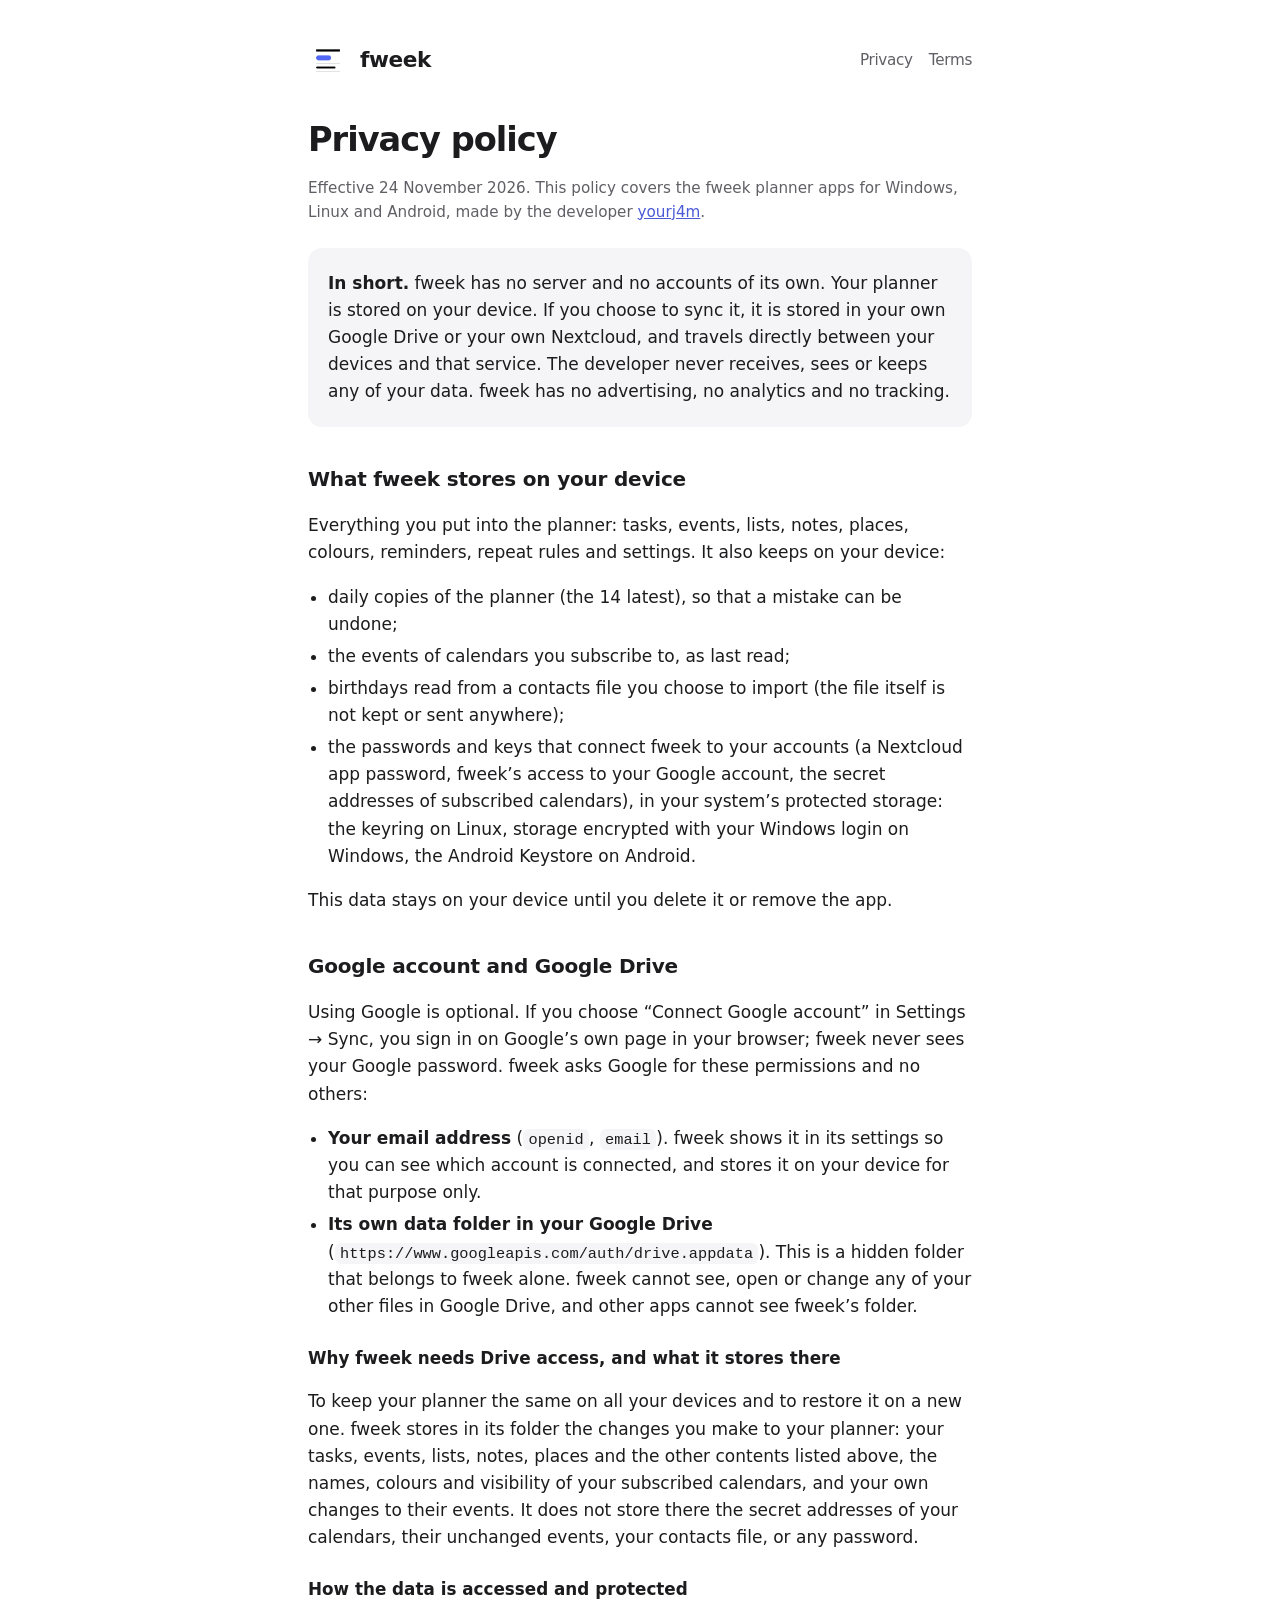
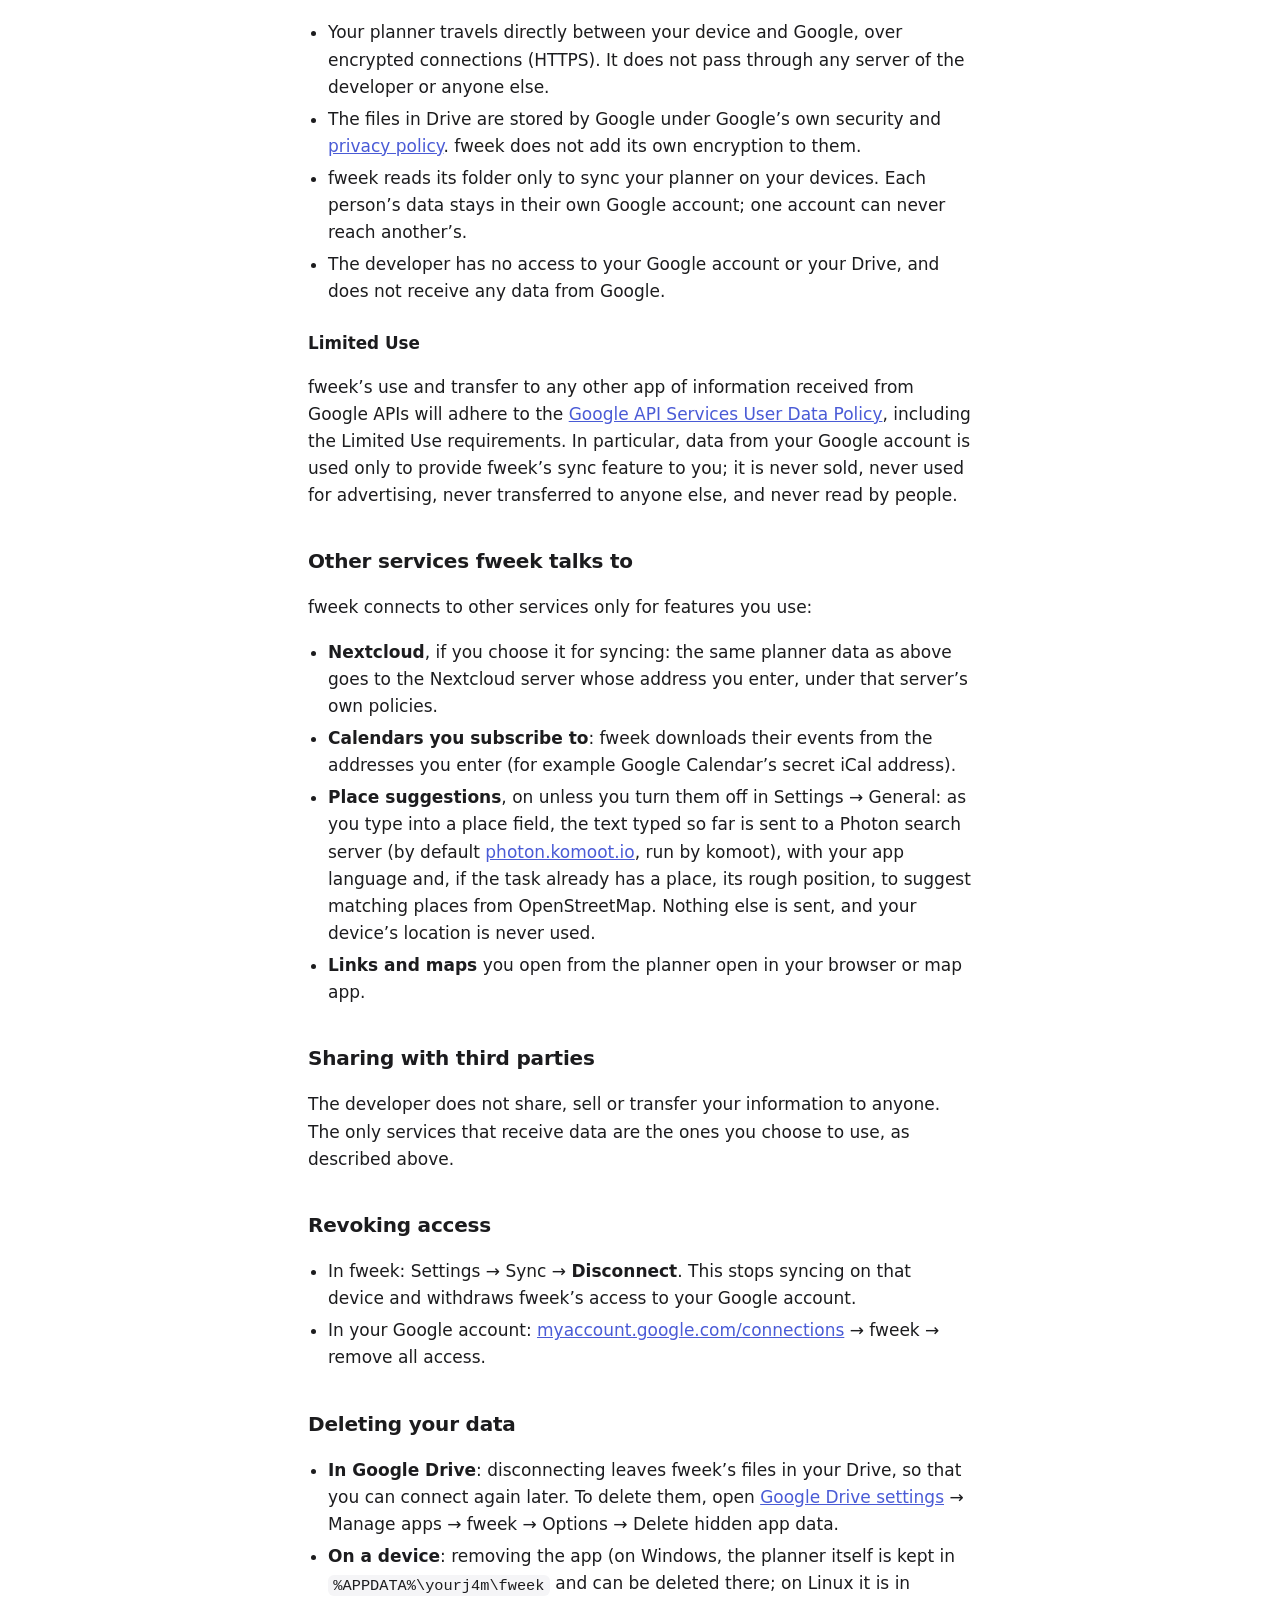
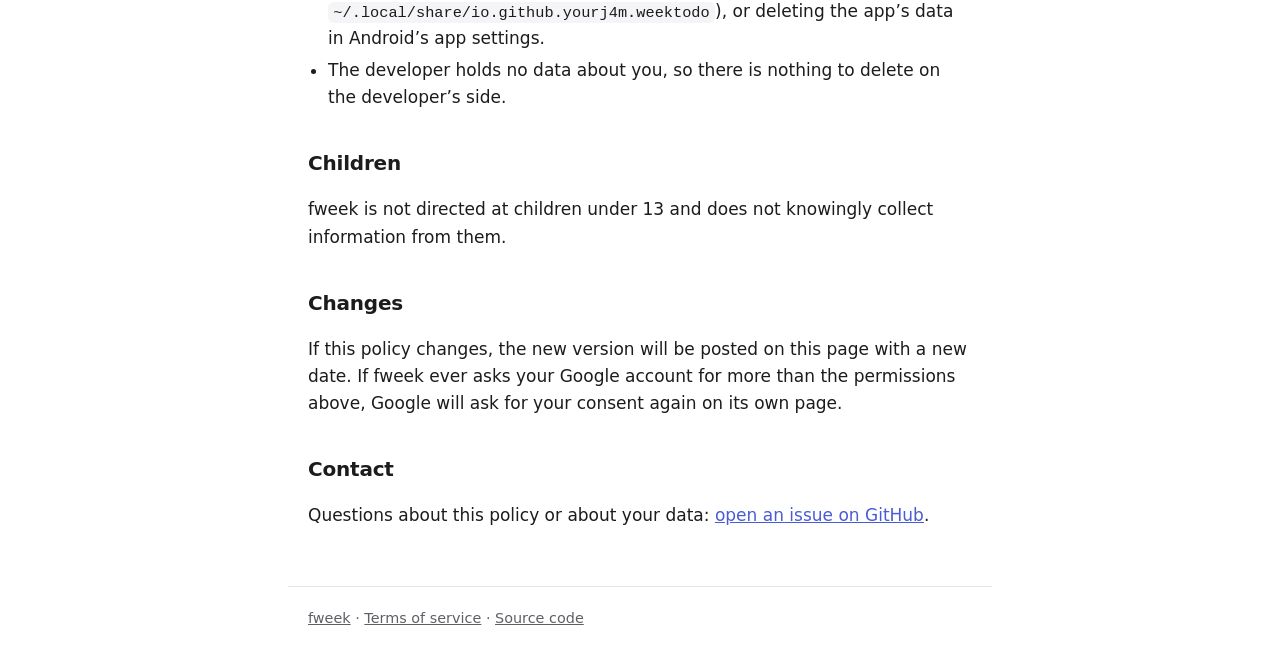
==== privacy/index.html @ c8715b72 "fweek website: home, privacy policy, terms of service Co-Authored-By: Claude Opus 5.5 <noreply@anthr" ====
<!doctype html>
<html lang="en">
<head>
<meta charset="utf-8">
<meta name="viewport" content="width=device-width, initial-scale=1">
<title>Privacy policy – fweek</title>
<meta name="description" content="What the fweek planner stores, what it accesses in your Google account, and how to remove it.">
<link rel="icon" href="../icon.png">
<link rel="stylesheet" href="../style.css">
</head>
<body>
<header>
  <img src="../icon.png" alt="">
  <a href="../">fweek</a>
  <nav><a href="./">Privacy</a><a href="../terms/">Terms</a></nav>
</header>
<main>
  <h1>Privacy policy</h1>
  <p class="muted">Effective 24 November 2026. This policy covers the fweek planner apps for Windows, Linux and Android, made by the developer <a href="https://github.com/yourj4m">yourj4m</a>.</p>

  <div class="panel">
    <p><strong>In short.</strong> fweek has no server and no accounts of its own. Your planner is stored on your device. If you choose to sync it, it is stored in your own Google Drive or your own Nextcloud, and travels directly between your devices and that service. The developer never receives, sees or keeps any of your data. fweek has no advertising, no analytics and no tracking.</p>
  </div>

  <h2>What fweek stores on your device</h2>
  <p>Everything you put into the planner: tasks, events, lists, notes, places, colours, reminders, repeat rules and settings. It also keeps on your device:</p>
  <ul>
    <li>daily copies of the planner (the 14 latest), so that a mistake can be undone;</li>
    <li>the events of calendars you subscribe to, as last read;</li>
    <li>birthdays read from a contacts file you choose to import (the file itself is not kept or sent anywhere);</li>
    <li>the passwords and keys that connect fweek to your accounts (a Nextcloud app password, fweek’s access to your Google account, the secret addresses of subscribed calendars), in your system’s protected storage: the keyring on Linux, storage encrypted with your Windows login on Windows, the Android Keystore on Android.</li>
  </ul>
  <p>This data stays on your device until you delete it or remove the app.</p>

  <h2>Google account and Google Drive</h2>
  <p>Using Google is optional. If you choose “Connect Google account” in Settings → Sync, you sign in on Google’s own page in your browser; fweek never sees your Google password. fweek asks Google for these permissions and no others:</p>
  <ul>
    <li><strong>Your email address</strong> (<code>openid</code>, <code>email</code>). fweek shows it in its settings so you can see which account is connected, and stores it on your device for that purpose only.</li>
    <li><strong>Its own data folder in your Google Drive</strong> (<code>https://www.googleapis.com/auth/drive.appdata</code>). This is a hidden folder that belongs to fweek alone. fweek cannot see, open or change any of your other files in Google Drive, and other apps cannot see fweek’s folder.</li>
  </ul>
  <h3>Why fweek needs Drive access, and what it stores there</h3>
  <p>To keep your planner the same on all your devices and to restore it on a new one. fweek stores in its folder the changes you make to your planner: your tasks, events, lists, notes, places and the other contents listed above, the names, colours and visibility of your subscribed calendars, and your own changes to their events. It does not store there the secret addresses of your calendars, their unchanged events, your contacts file, or any password.</p>
  <h3>How the data is accessed and protected</h3>
  <ul>
    <li>Your planner travels directly between your device and Google, over encrypted connections (HTTPS). It does not pass through any server of the developer or anyone else.</li>
    <li>The files in Drive are stored by Google under Google’s own security and <a href="https://policies.google.com/privacy">privacy policy</a>. fweek does not add its own encryption to them.</li>
    <li>fweek reads its folder only to sync your planner on your devices. Each person’s data stays in their own Google account; one account can never reach another’s.</li>
    <li>The developer has no access to your Google account or your Drive, and does not receive any data from Google.</li>
  </ul>
  <h3>Limited Use</h3>
  <p>fweek’s use and transfer to any other app of information received from Google APIs will adhere to the <a href="https://developers.google.com/terms/api-services-user-data-policy">Google API Services User Data Policy</a>, including the Limited Use requirements. In particular, data from your Google account is used only to provide fweek’s sync feature to you; it is never sold, never used for advertising, never transferred to anyone else, and never read by people.</p>

  <h2>Other services fweek talks to</h2>
  <p>fweek connects to other services only for features you use:</p>
  <ul>
    <li><strong>Nextcloud</strong>, if you choose it for syncing: the same planner data as above goes to the Nextcloud server whose address you enter, under that server’s own policies.</li>
    <li><strong>Calendars you subscribe to</strong>: fweek downloads their events from the addresses you enter (for example Google Calendar’s secret iCal address).</li>
    <li><strong>Place suggestions</strong>, on unless you turn them off in Settings → General: as you type into a place field, the text typed so far is sent to a Photon search server (by default <a href="https://photon.komoot.io">photon.komoot.io</a>, run by komoot), with your app language and, if the task already has a place, its rough position, to suggest matching places from OpenStreetMap. Nothing else is sent, and your device’s location is never used.</li>
    <li><strong>Links and maps</strong> you open from the planner open in your browser or map app.</li>
  </ul>

  <h2>Sharing with third parties</h2>
  <p>The developer does not share, sell or transfer your information to anyone. The only services that receive data are the ones you choose to use, as described above.</p>

  <h2>Revoking access</h2>
  <ul>
    <li>In fweek: Settings → Sync → <strong>Disconnect</strong>. This stops syncing on that device and withdraws fweek’s access to your Google account.</li>
    <li>In your Google account: <a href="https://myaccount.google.com/connections">myaccount.google.com/connections</a> → fweek → remove all access.</li>
  </ul>

  <h2>Deleting your data</h2>
  <ul>
    <li><strong>In Google Drive</strong>: disconnecting leaves fweek’s files in your Drive, so that you can connect again later. To delete them, open <a href="https://drive.google.com/drive/settings">Google Drive settings</a> → Manage apps → fweek → Options → Delete hidden app data.</li>
    <li><strong>On a device</strong>: removing the app (on Windows, the planner itself is kept in <code>%APPDATA%\yourj4m\fweek</code> and can be deleted there; on Linux it is in <code>~/.local/share/io.github.yourj4m.weektodo</code>), or deleting the app’s data in Android’s app settings.</li>
    <li>The developer holds no data about you, so there is nothing to delete on the developer’s side.</li>
  </ul>

  <h2>Children</h2>
  <p>fweek is not directed at children under 13 and does not knowingly collect information from them.</p>

  <h2>Changes</h2>
  <p>If this policy changes, the new version will be posted on this page with a new date. If fweek ever asks your Google account for more than the permissions above, Google will ask for your consent again on its own page.</p>

  <h2>Contact</h2>
  <p>Questions about this policy or about your data: <a href="https://github.com/yourj4m/fweek/issues">open an issue on GitHub</a>.</p>
  <!-- A contact email address for the developer is to be added here by the developer. -->
</main>
<footer>
  <a href="../">fweek</a> · <a href="../terms/">Terms of service</a> · <a href="https://github.com/yourj4m/fweek">Source code</a>
</footer>
</body>
</html>
---- style.css ----
:root {
  --bg: #ffffff;
  --text: #1c1c1e;
  --muted: #5f5f66;
  --rule: #e4e4e8;
  --accent: #4a5bd6;
  --panel: #f5f5f7;
}
@media (prefers-color-scheme: dark) {
  :root {
    --bg: #131316;
    --text: #ececf0;
    --muted: #a3a3ad;
    --rule: #2c2c33;
    --accent: #9aa6ff;
    --panel: #1c1c21;
  }
}
* { box-sizing: border-box; }
html { -webkit-text-size-adjust: 100%; }
body {
  margin: 0;
  background: var(--bg);
  color: var(--text);
  font: 17px/1.6 system-ui, -apple-system, "Segoe UI", Roboto, "Noto Sans", sans-serif;
}
main, header, footer { max-width: 44rem; margin: 0 auto; padding: 0 1.25rem; }
header { padding-top: 2.5rem; display: flex; align-items: center; gap: .75rem; }
header img { width: 40px; height: 40px; }
header a { color: var(--text); text-decoration: none; font-weight: 700; font-size: 1.35rem; letter-spacing: -.02em; }
nav { margin-left: auto; display: flex; gap: 1rem; font-size: .95rem; }
nav a { color: var(--muted); font-weight: 400; font-size: .95rem; }
h1 { font-size: 2.1rem; line-height: 1.2; letter-spacing: -.03em; margin: 2.5rem 0 .75rem; }
h2 { font-size: 1.25rem; letter-spacing: -.01em; margin: 2.25rem 0 .5rem; }
h3 { font-size: 1.05rem; margin: 1.5rem 0 .25rem; }
p, li { color: var(--text); }
.lead { font-size: 1.15rem; color: var(--muted); }
.muted { color: var(--muted); font-size: .95rem; }
a { color: var(--accent); }
ul { padding-left: 1.25rem; }
li { margin: .3rem 0; }
.panel { background: var(--panel); border-radius: 14px; padding: 1rem 1.25rem; margin: 1.5rem 0; }
.panel p { margin: .35rem 0; }
code { font-size: .9em; background: var(--panel); padding: .1em .35em; border-radius: 6px; overflow-wrap: anywhere; }
.buttons { display: flex; flex-wrap: wrap; gap: .6rem; margin: 1.5rem 0; }
.button { display: inline-block; padding: .6rem 1.1rem; border-radius: 999px; background: var(--text); color: var(--bg); text-decoration: none; font-weight: 600; }
.button.secondary { background: var(--panel); color: var(--text); }
footer { border-top: 1px solid var(--rule); margin-top: 3.5rem; padding-top: 1.25rem; padding-bottom: 2.5rem; font-size: .9rem; color: var(--muted); }
footer a { color: var(--muted); }
@media (max-width: 480px) {
  body { font-size: 16px; }
  h1 { font-size: 1.75rem; }
  header { padding-top: 1.5rem; }
}
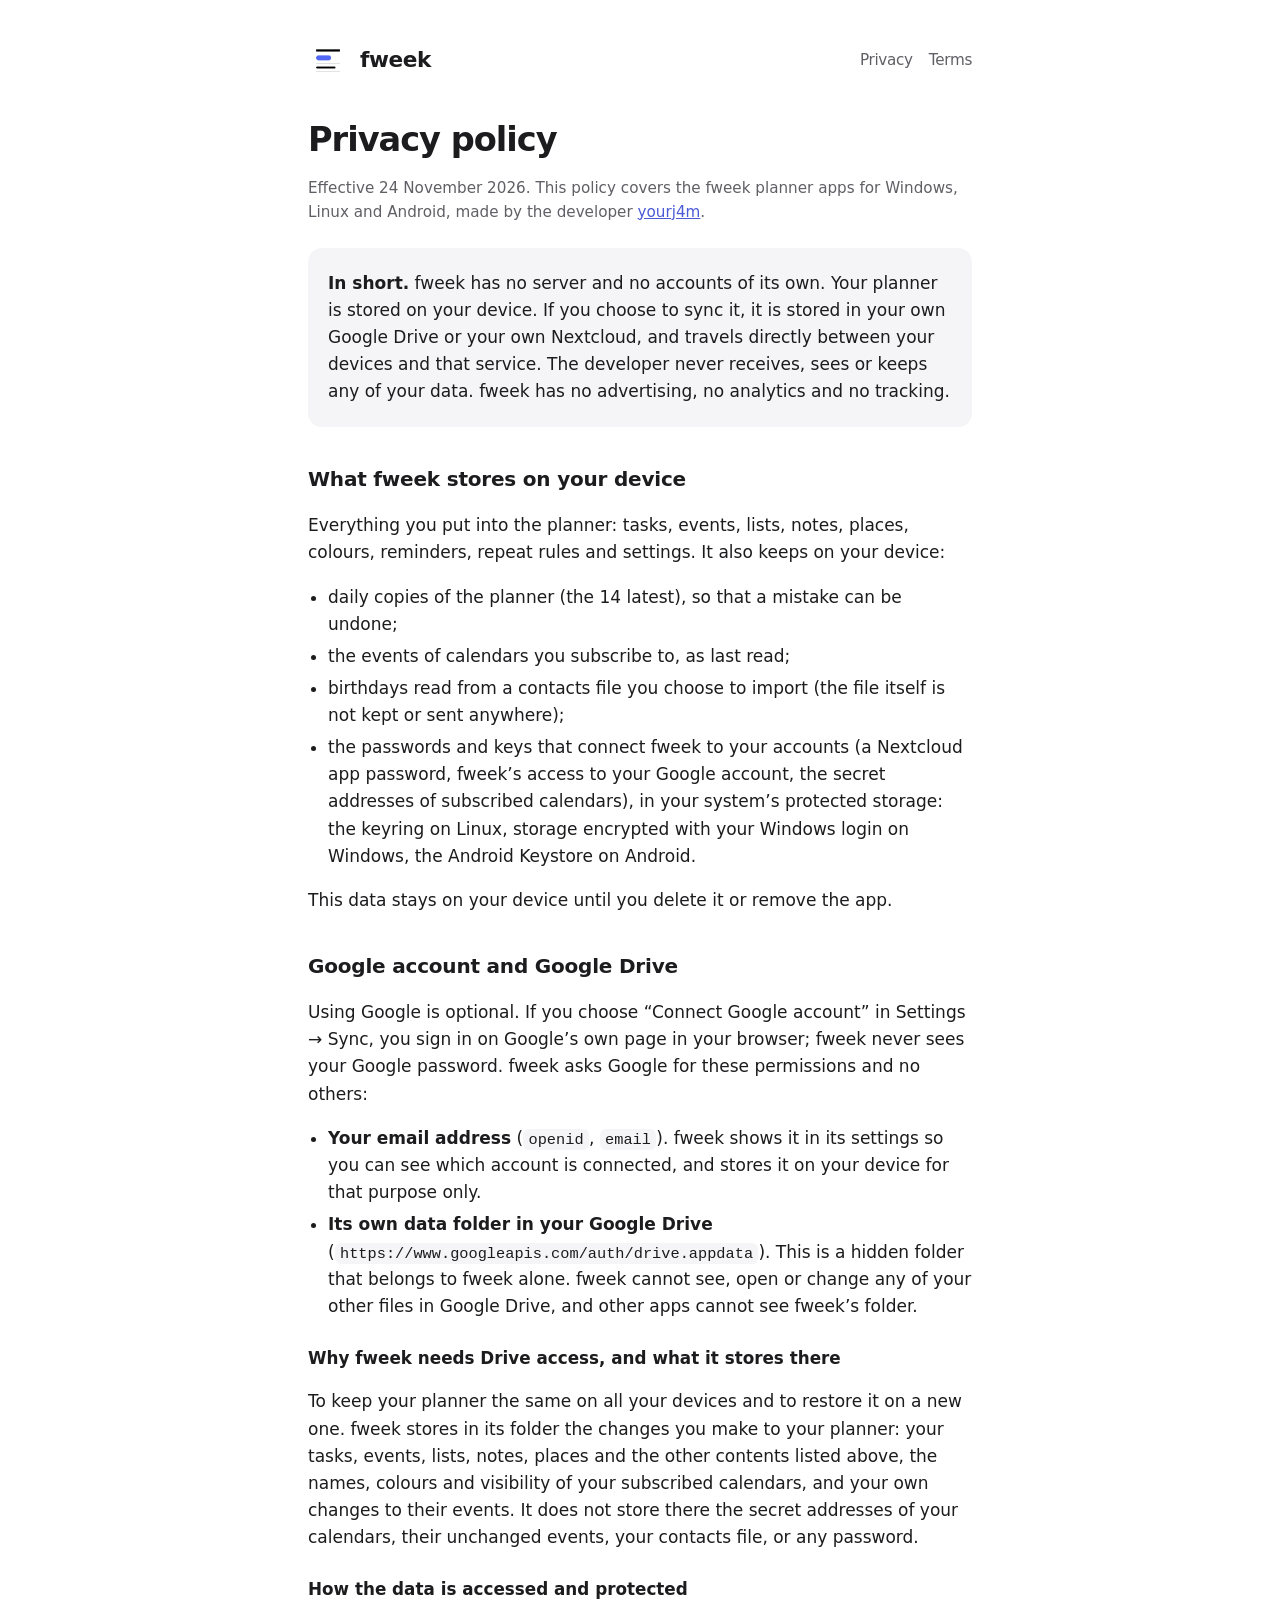
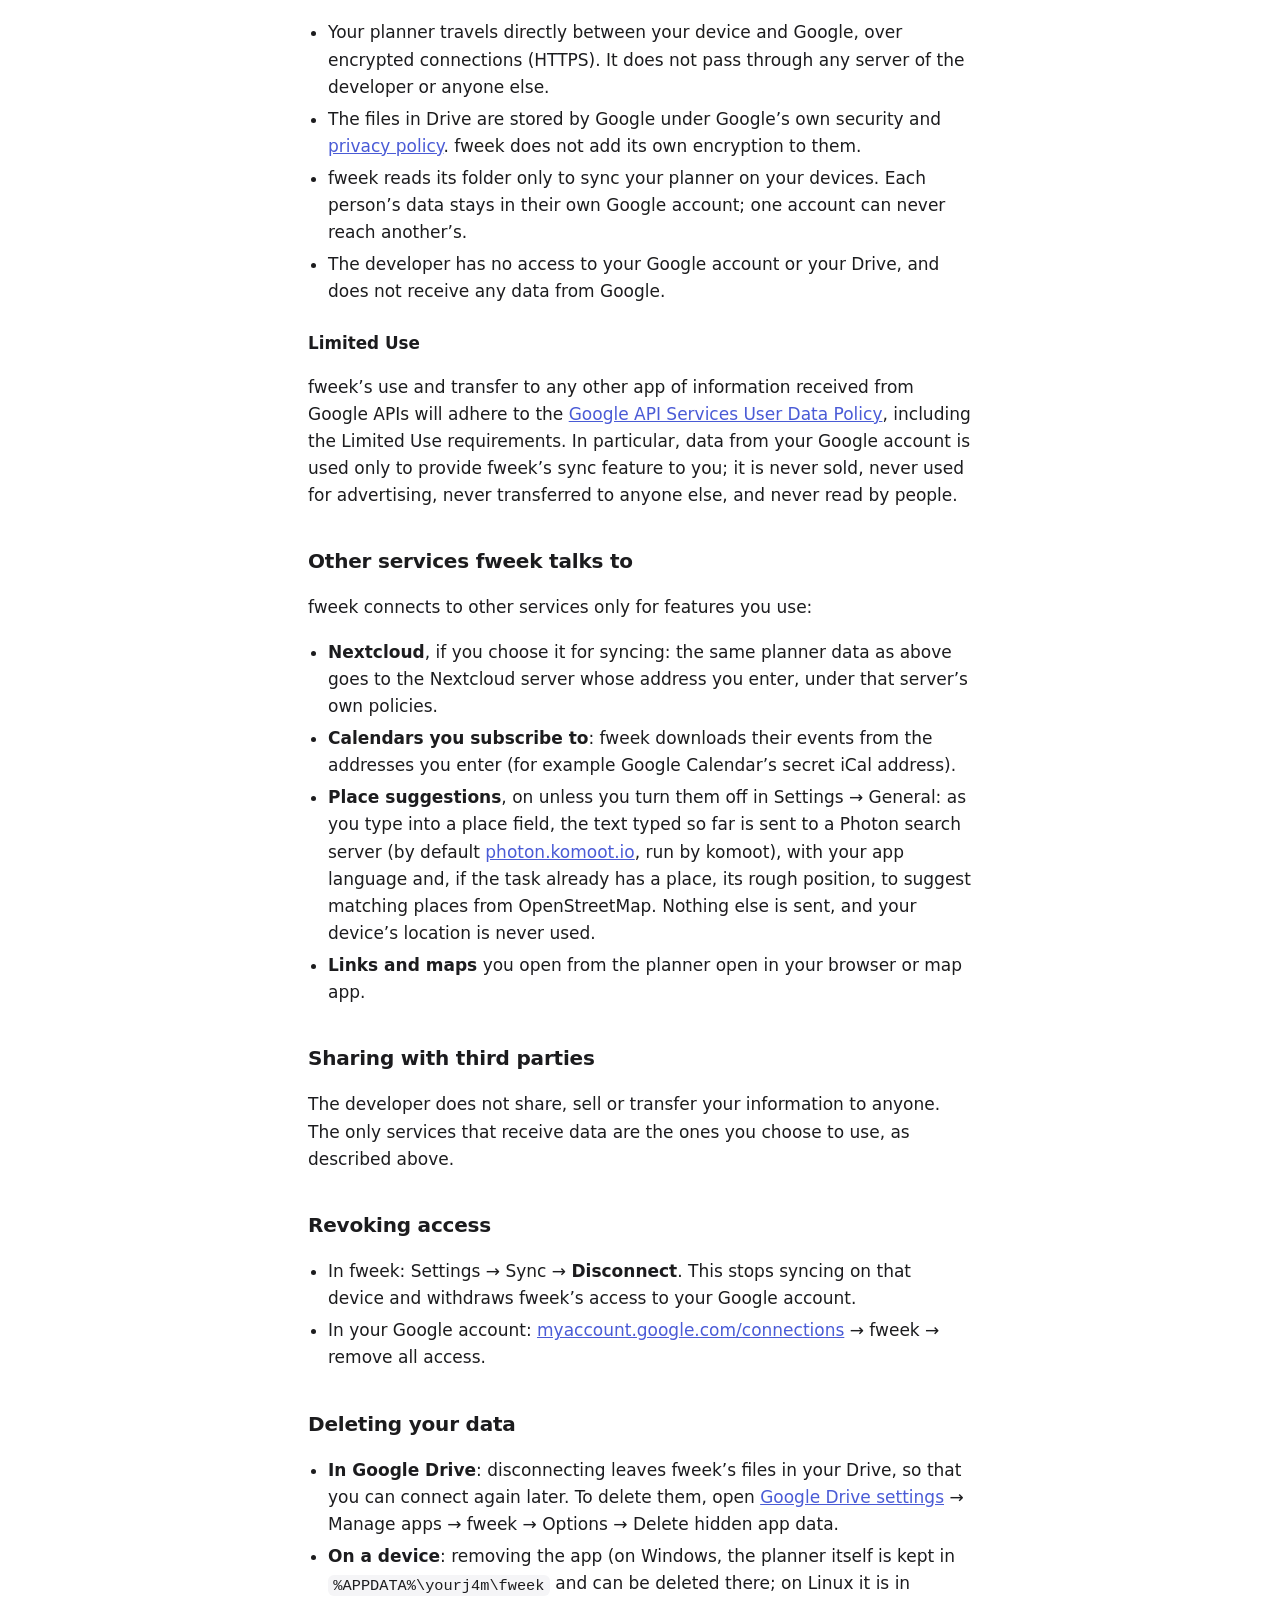
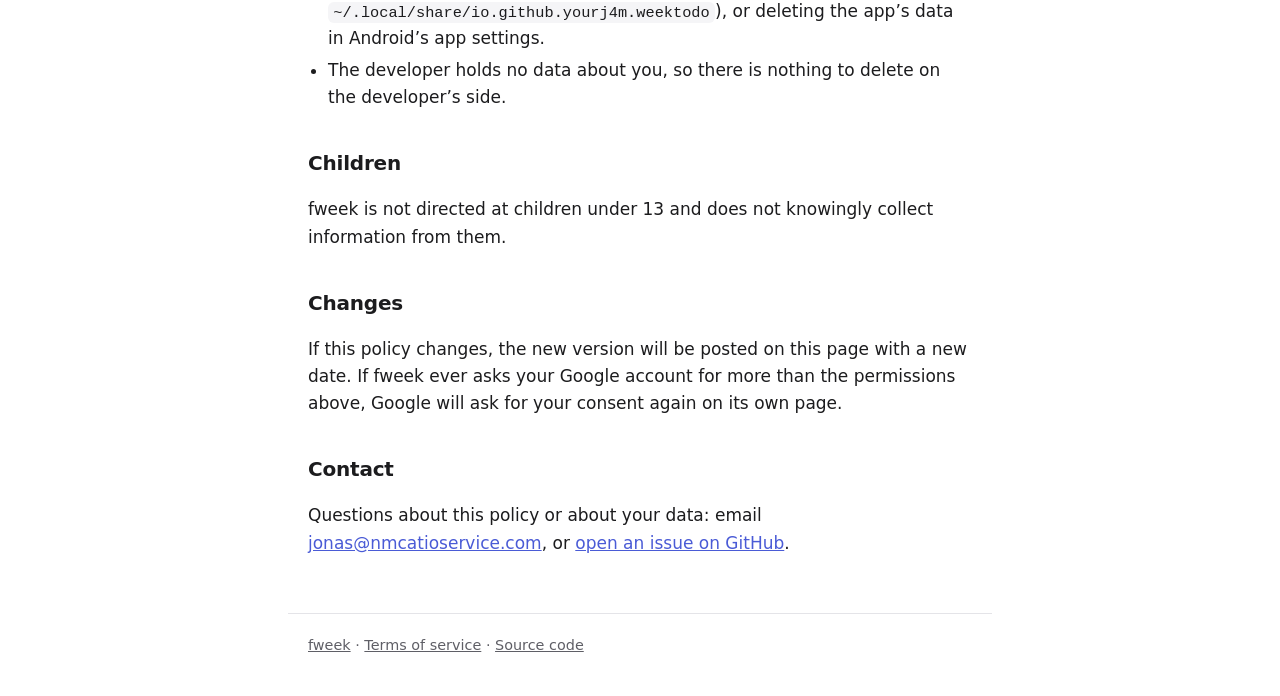
==== commit 9a298b0d: "Contact email on the privacy and terms pages; Google site verification file Co-Authored-By: Claude O" ====
--- a/privacy/index.html
+++ b/privacy/index.html
@@ -82,8 +82,7 @@
   <p>If this policy changes, the new version will be posted on this page with a new date. If fweek ever asks your Google account for more than the permissions above, Google will ask for your consent again on its own page.</p>
 
   <h2>Contact</h2>
-  <p>Questions about this policy or about your data: <a href="https://github.com/yourj4m/fweek/issues">open an issue on GitHub</a>.</p>
-  <!-- A contact email address for the developer is to be added here by the developer. -->
+  <p>Questions about this policy or about your data: email <a href="mailto:jonas@nmcatioservice.com">jonas@nmcatioservice.com</a>, or <a href="https://github.com/yourj4m/fweek/issues">open an issue on GitHub</a>.</p>
 </main>
 <footer>
   <a href="../">fweek</a> · <a href="../terms/">Terms of service</a> · <a href="https://github.com/yourj4m/fweek">Source code</a>
